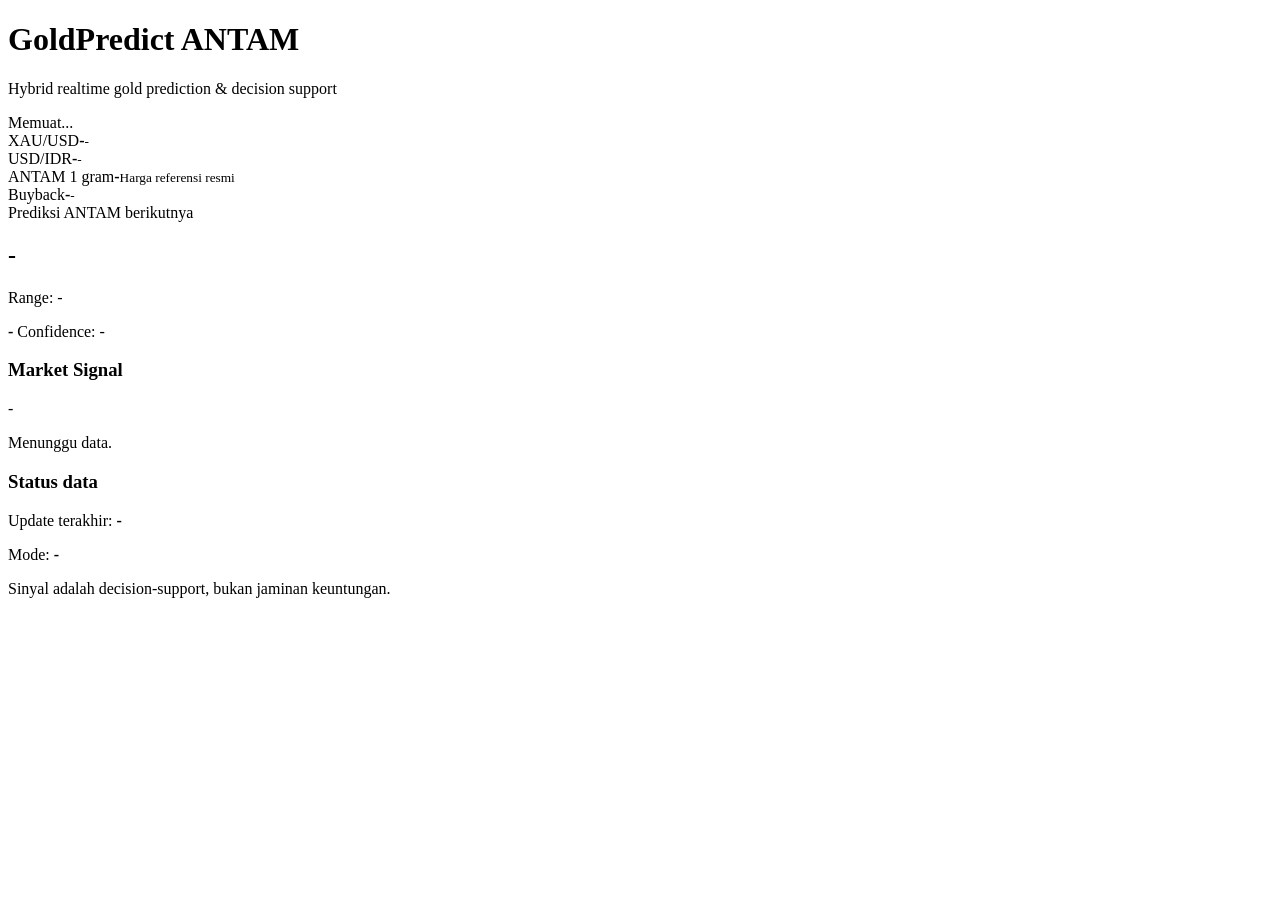
==== index.html @ b011d59c "Add initial GoldPredict dashboard" ====
<!doctype html>
<html lang="id">
<head>
  <meta charset="utf-8">
  <meta name="viewport" content="width=device-width,initial-scale=1">
  <meta name="theme-color" content="#111827">
  <title>GoldPredict ANTAM</title>
  <link rel="manifest" href="manifest.json">
  <link rel="stylesheet" href="assets/css/style.css">
</head>
<body>
  <header class="topbar">
    <div>
      <h1>GoldPredict ANTAM</h1>
      <p>Hybrid realtime gold prediction & decision support</p>
    </div>
    <div id="status" class="badge">Memuat...</div>
  </header>

  <main class="container">
    <section class="grid">
      <article class="card"><span>XAU/USD</span><strong id="xau">-</strong><small id="xauChange">-</small></article>
      <article class="card"><span>USD/IDR</span><strong id="fx">-</strong><small id="fxChange">-</small></article>
      <article class="card"><span>ANTAM 1 gram</span><strong id="antam">-</strong><small>Harga referensi resmi</small></article>
      <article class="card"><span>Buyback</span><strong id="buyback">-</strong><small id="spread">-</small></article>
    </section>

    <section class="prediction card hero">
      <div>
        <span>Prediksi ANTAM berikutnya</span>
        <h2 id="predicted">-</h2>
        <p id="range">Range: -</p>
      </div>
      <div class="signal">
        <strong id="direction">-</strong>
        <span id="confidence">Confidence: -</span>
      </div>
    </section>

    <section class="grid two">
      <article class="card">
        <h3>Market Signal</h3>
        <div id="tradeSignal" class="signal-pill">-</div>
        <p id="signalReason">Menunggu data.</p>
      </article>
      <article class="card">
        <h3>Status data</h3>
        <p>Update terakhir: <strong id="updated">-</strong></p>
        <p>Mode: <strong id="mode">-</strong></p>
        <p class="muted">Sinyal adalah decision-support, bukan jaminan keuntungan.</p>
      </article>
    </section>
  </main>

  <script src="assets/js/app.js"></script>
</body>
</html>
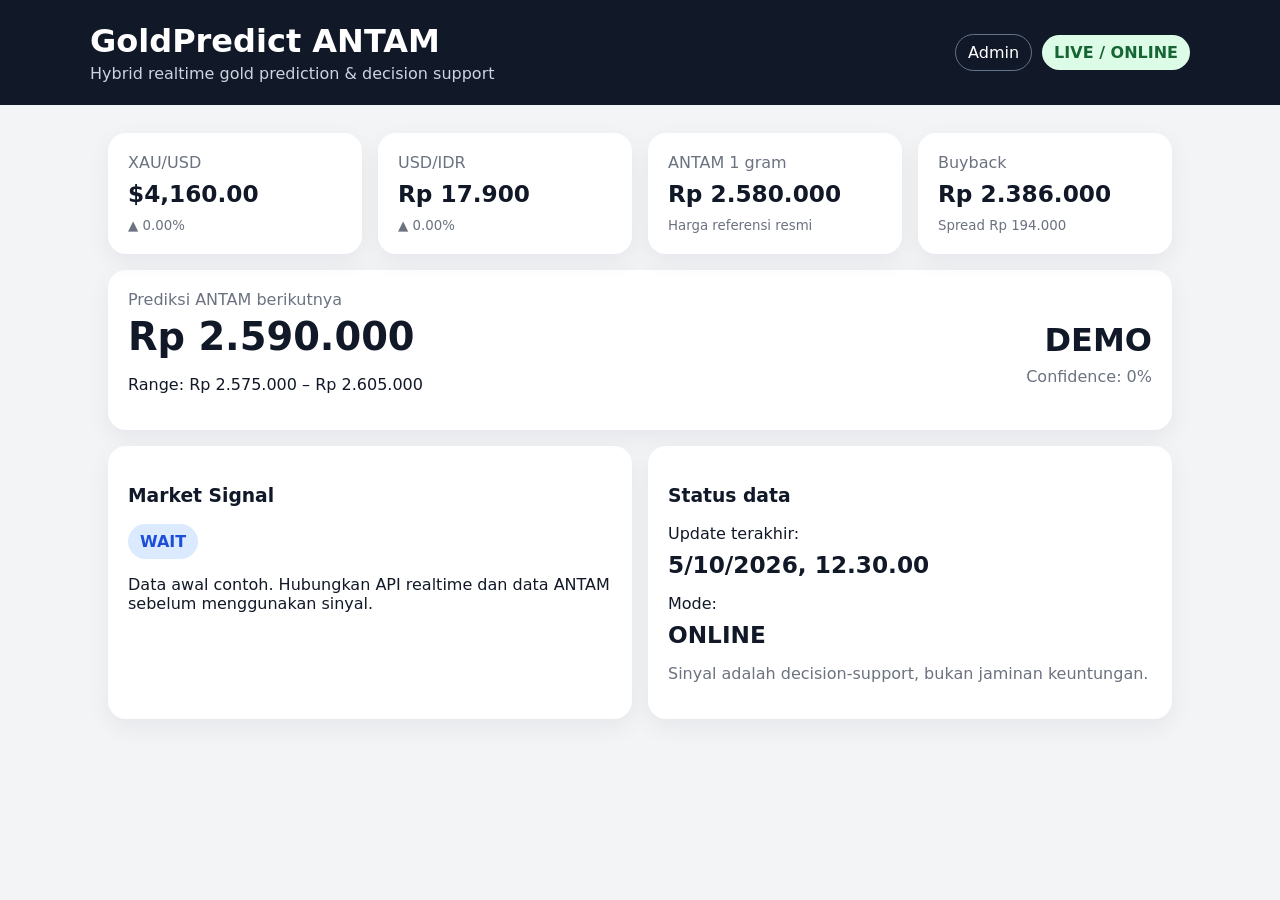
==== commit d52b25b3: "Add admin link to public dashboard" ====
--- a/index.html
+++ b/index.html
@@ -14,7 +14,10 @@
       <h1>GoldPredict ANTAM</h1>
       <p>Hybrid realtime gold prediction & decision support</p>
     </div>
-    <div id="status" class="badge">Memuat...</div>
+    <div style="display:flex;gap:10px;align-items:center">
+      <a href="admin.html" style="color:#fff;text-decoration:none;border:1px solid #64748b;padding:8px 12px;border-radius:999px">Admin</a>
+      <div id="status" class="badge">Memuat...</div>
+    </div>
   </header>
 
   <main class="container">
--- a/assets/css/style.css
+++ b/assets/css/style.css
@@ -0,0 +1 @@
+*{box-sizing:border-box}body{margin:0;font-family:Inter,system-ui,Arial,sans-serif;background:#f3f4f6;color:#111827}.topbar{background:#111827;color:#fff;padding:22px max(20px,calc((100vw - 1100px)/2));display:flex;justify-content:space-between;align-items:center}.topbar h1{margin:0 0 4px}.topbar p{margin:0;color:#cbd5e1}.container{max-width:1100px;margin:28px auto;padding:0 18px}.grid{display:grid;grid-template-columns:repeat(4,1fr);gap:16px}.grid.two{grid-template-columns:repeat(2,1fr);margin-top:16px}.card{background:#fff;border-radius:18px;padding:20px;box-shadow:0 8px 24px rgba(15,23,42,.06)}.card span{display:block;color:#6b7280}.card strong{display:block;font-size:1.45rem;margin:8px 0}.card small,.muted{color:#6b7280}.hero{margin-top:16px;display:flex;justify-content:space-between;align-items:center}.hero h2{font-size:2.4rem;margin:.3rem 0}.signal{text-align:right}.signal strong{font-size:2rem}.badge,.signal-pill{display:inline-block;border-radius:999px;padding:8px 12px;font-weight:700;background:#e5e7eb;color:#111827}.live{background:#dcfce7;color:#166534}.offline{background:#ffedd5;color:#9a3412}.buy{background:#dcfce7;color:#166534}.wait{background:#dbeafe;color:#1d4ed8}.sell{background:#fee2e2;color:#991b1b}@media(max-width:800px){.grid{grid-template-columns:repeat(2,1fr)}.hero{align-items:flex-start;gap:18px}.signal{text-align:left}}@media(max-width:520px){.grid,.grid.two{grid-template-columns:1fr}.hero{display:block}.signal{margin-top:18px}}
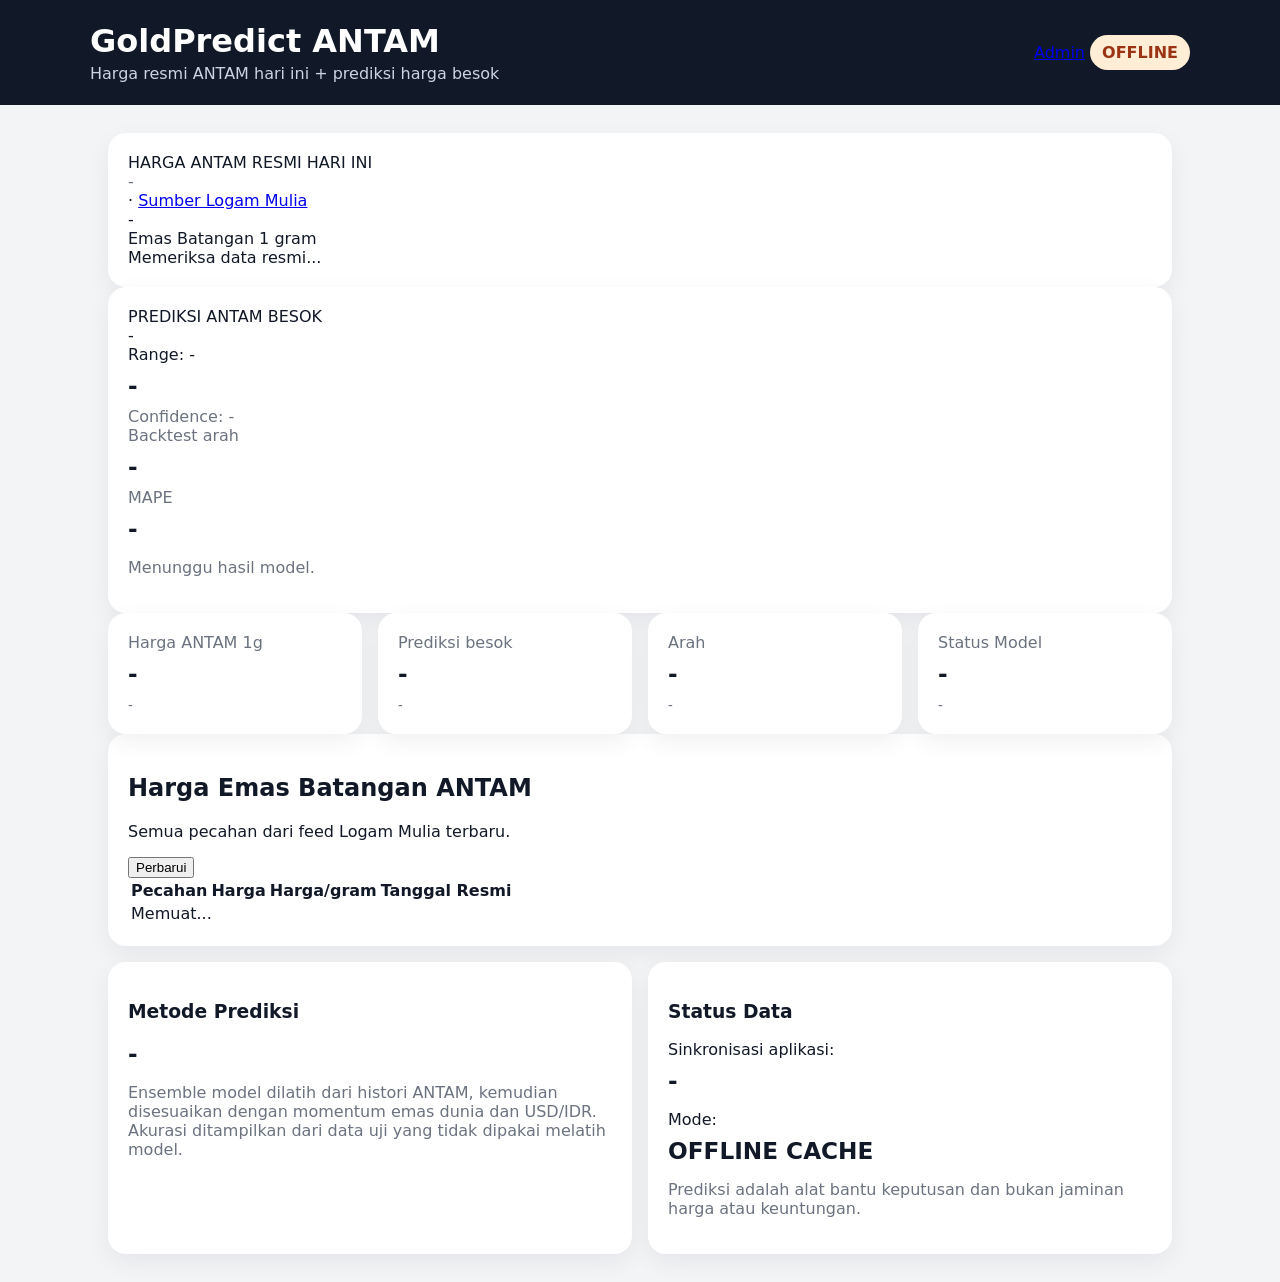
==== commit 092a66e2: "Show official ANTAM today beside next-day forecast" ====
--- a/index.html
+++ b/index.html
@@ -9,52 +9,85 @@
   <link rel="stylesheet" href="assets/css/style.css">
 </head>
 <body>
-  <header class="topbar">
-    <div>
-      <h1>GoldPredict ANTAM</h1>
-      <p>Hybrid realtime gold prediction & decision support</p>
+<header class="topbar">
+  <div>
+    <h1>GoldPredict ANTAM</h1>
+    <p>Harga resmi ANTAM hari ini + prediksi harga besok</p>
+  </div>
+  <div class="top-actions">
+    <a href="admin.html" class="admin-link">Admin</a>
+    <div id="status" class="badge">Memuat...</div>
+  </div>
+</header>
+
+<main class="container">
+  <section class="today-predict">
+    <article class="card focus today-card">
+      <div class="eyebrow">HARGA ANTAM RESMI HARI INI</div>
+      <div class="source-line"><span id="officialDate">-</span> · <a href="https://www.logammulia.com/id/harga-emas-hari-ini" target="_blank" rel="noopener">Sumber Logam Mulia</a></div>
+      <div class="big-price" id="antam">-</div>
+      <div class="unit">Emas Batangan 1 gram</div>
+      <div id="freshness" class="freshness">Memeriksa data resmi...</div>
+    </article>
+
+    <article class="card focus forecast-card">
+      <div class="eyebrow">PREDIKSI ANTAM BESOK</div>
+      <div class="forecast-row">
+        <div>
+          <div class="big-price" id="predicted">-</div>
+          <div id="range" class="unit">Range: -</div>
+        </div>
+        <div class="forecast-signal">
+          <strong id="direction">-</strong>
+          <span id="confidence">Confidence: -</span>
+        </div>
+      </div>
+      <div class="metric-row">
+        <span>Backtest arah</span><strong id="backtestAcc">-</strong>
+        <span>MAPE</span><strong id="mape">-</strong>
+      </div>
+      <p id="modelNote" class="muted">Menunggu hasil model.</p>
+    </article>
+  </section>
+
+  <section class="grid market-grid">
+    <article class="card"><span>Harga ANTAM 1g</span><strong id="antamMini">-</strong><small id="antamDateMini">-</small></article>
+    <article class="card"><span>Prediksi besok</span><strong id="predMini">-</strong><small id="predChange">-</small></article>
+    <article class="card"><span>Arah</span><strong id="dirMini">-</strong><small id="confMini">-</small></article>
+    <article class="card"><span>Status Model</span><strong id="modelStatus">-</strong><small id="lastUpdate">-</small></article>
+  </section>
+
+  <section class="card">
+    <div class="section-head">
+      <div>
+        <h2>Harga Emas Batangan ANTAM</h2>
+        <p>Semua pecahan dari feed Logam Mulia terbaru.</p>
+      </div>
+      <button id="refreshBtn" class="refresh-btn">Perbarui</button>
     </div>
-    <div style="display:flex;gap:10px;align-items:center">
-      <a href="admin.html" style="color:#fff;text-decoration:none;border:1px solid #64748b;padding:8px 12px;border-radius:999px">Admin</a>
-      <div id="status" class="badge">Memuat...</div>
+    <div class="table-wrap">
+      <table>
+        <thead><tr><th>Pecahan</th><th>Harga</th><th>Harga/gram</th><th>Tanggal Resmi</th></tr></thead>
+        <tbody id="productBody"><tr><td colspan="4">Memuat...</td></tr></tbody>
+      </table>
     </div>
-  </header>
+  </section>
 
-  <main class="container">
-    <section class="grid">
-      <article class="card"><span>XAU/USD</span><strong id="xau">-</strong><small id="xauChange">-</small></article>
-      <article class="card"><span>USD/IDR</span><strong id="fx">-</strong><small id="fxChange">-</small></article>
-      <article class="card"><span>ANTAM 1 gram</span><strong id="antam">-</strong><small>Harga referensi resmi</small></article>
-      <article class="card"><span>Buyback</span><strong id="buyback">-</strong><small id="spread">-</small></article>
-    </section>
+  <section class="grid two">
+    <article class="card">
+      <h3>Metode Prediksi</h3>
+      <p><strong id="modelName">-</strong></p>
+      <p class="muted">Ensemble model dilatih dari histori ANTAM, kemudian disesuaikan dengan momentum emas dunia dan USD/IDR. Akurasi ditampilkan dari data uji yang tidak dipakai melatih model.</p>
+    </article>
+    <article class="card">
+      <h3>Status Data</h3>
+      <p>Sinkronisasi aplikasi: <strong id="updated">-</strong></p>
+      <p>Mode: <strong id="mode">-</strong></p>
+      <p class="muted">Prediksi adalah alat bantu keputusan dan bukan jaminan harga atau keuntungan.</p>
+    </article>
+  </section>
+</main>
 
-    <section class="prediction card hero">
-      <div>
-        <span>Prediksi ANTAM berikutnya</span>
-        <h2 id="predicted">-</h2>
-        <p id="range">Range: -</p>
-      </div>
-      <div class="signal">
-        <strong id="direction">-</strong>
-        <span id="confidence">Confidence: -</span>
-      </div>
-    </section>
-
-    <section class="grid two">
-      <article class="card">
-        <h3>Market Signal</h3>
-        <div id="tradeSignal" class="signal-pill">-</div>
-        <p id="signalReason">Menunggu data.</p>
-      </article>
-      <article class="card">
-        <h3>Status data</h3>
-        <p>Update terakhir: <strong id="updated">-</strong></p>
-        <p>Mode: <strong id="mode">-</strong></p>
-        <p class="muted">Sinyal adalah decision-support, bukan jaminan keuntungan.</p>
-      </article>
-    </section>
-  </main>
-
-  <script src="assets/js/app.js"></script>
+<script src="assets/js/app.js"></script>
 </body>
 </html>
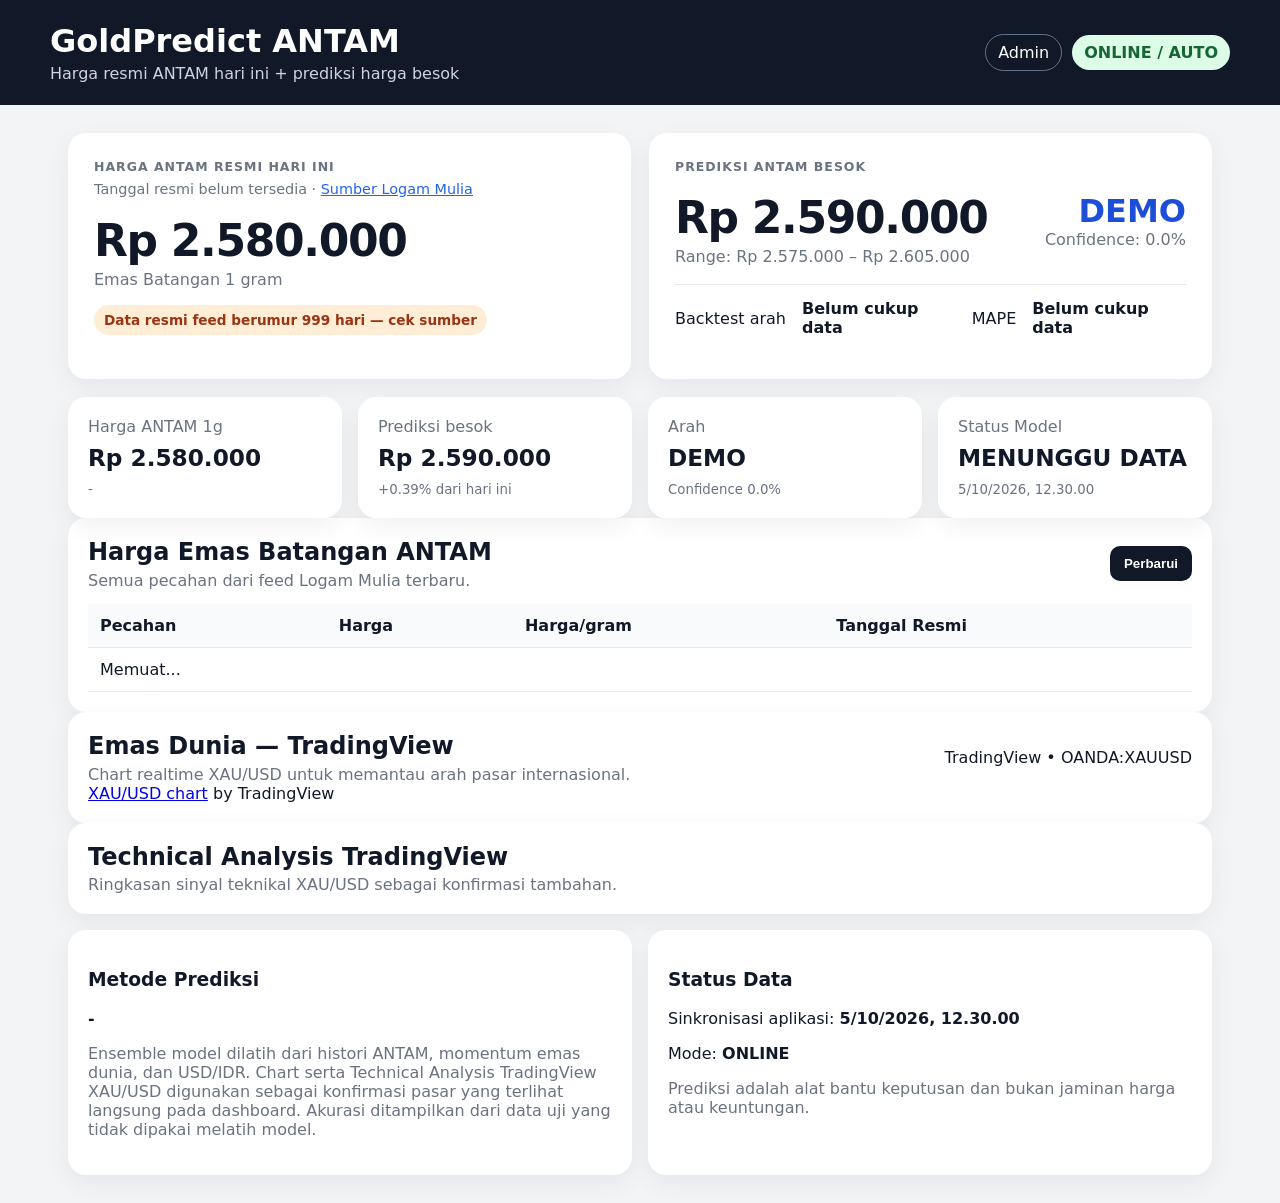
==== commit 39c76bda: "Add TradingView XAUUSD chart and technical analysis" ====
--- a/index.html
+++ b/index.html
@@ -73,11 +73,82 @@
     </div>
   </section>
 
+  <section class="tradingview-grid">
+    <article class="card tv-card">
+      <div class="section-head">
+        <div>
+          <h2>Emas Dunia — TradingView</h2>
+          <p>Chart realtime XAU/USD untuk memantau arah pasar internasional.</p>
+        </div>
+        <span class="tv-badge">TradingView • OANDA:XAUUSD</span>
+      </div>
+      <div class="tv-chart">
+        <div class="tradingview-widget-container" style="height:100%;width:100%">
+          <div class="tradingview-widget-container__widget" style="height:calc(100% - 32px);width:100%"></div>
+          <div class="tradingview-widget-copyright">
+            <a href="https://www.tradingview.com/symbols/XAUUSD/" rel="noopener nofollow" target="_blank"><span class="blue-text">XAU/USD chart</span></a>
+            <span class="trademark"> by TradingView</span>
+          </div>
+          <script type="text/javascript" src="https://s3.tradingview.com/external-embedding/embed-widget-advanced-chart.js" async>
+          {
+            "autosize": true,
+            "symbol": "OANDA:XAUUSD",
+            "interval": "60",
+            "timezone": "Asia/Jakarta",
+            "theme": "light",
+            "style": "1",
+            "locale": "id_ID",
+            "backgroundColor": "#ffffff",
+            "gridColor": "rgba(46, 46, 46, 0.06)",
+            "allow_symbol_change": false,
+            "hide_side_toolbar": false,
+            "withdateranges": true,
+            "save_image": false,
+            "studies": [
+              "RSI@tv-basicstudies",
+              "MACD@tv-basicstudies",
+              "MASimple@tv-basicstudies"
+            ],
+            "support_host": "https://www.tradingview.com"
+          }
+          </script>
+        </div>
+      </div>
+    </article>
+
+    <article class="card tv-card">
+      <div class="section-head">
+        <div>
+          <h2>Technical Analysis TradingView</h2>
+          <p>Ringkasan sinyal teknikal XAU/USD sebagai konfirmasi tambahan.</p>
+        </div>
+      </div>
+      <div class="tv-tech">
+        <div class="tradingview-widget-container" style="height:100%;width:100%">
+          <div class="tradingview-widget-container__widget" style="height:100%;width:100%"></div>
+          <script type="text/javascript" src="https://s3.tradingview.com/external-embedding/embed-widget-technical-analysis.js" async>
+          {
+            "interval": "1h",
+            "width": "100%",
+            "isTransparent": true,
+            "height": "100%",
+            "symbol": "OANDA:XAUUSD",
+            "showIntervalTabs": true,
+            "displayMode": "single",
+            "locale": "id_ID",
+            "colorTheme": "light"
+          }
+          </script>
+        </div>
+      </div>
+    </article>
+  </section>
+
   <section class="grid two">
     <article class="card">
       <h3>Metode Prediksi</h3>
       <p><strong id="modelName">-</strong></p>
-      <p class="muted">Ensemble model dilatih dari histori ANTAM, kemudian disesuaikan dengan momentum emas dunia dan USD/IDR. Akurasi ditampilkan dari data uji yang tidak dipakai melatih model.</p>
+      <p class="muted">Ensemble model dilatih dari histori ANTAM, momentum emas dunia, dan USD/IDR. Chart serta Technical Analysis TradingView XAU/USD digunakan sebagai konfirmasi pasar yang terlihat langsung pada dashboard. Akurasi ditampilkan dari data uji yang tidak dipakai melatih model.</p>
     </article>
     <article class="card">
       <h3>Status Data</h3>
--- a/assets/css/style.css
+++ b/assets/css/style.css
@@ -1 +1 @@
-*{box-sizing:border-box}body{margin:0;font-family:Inter,system-ui,Arial,sans-serif;background:#f3f4f6;color:#111827}.topbar{background:#111827;color:#fff;padding:22px max(20px,calc((100vw - 1100px)/2));display:flex;justify-content:space-between;align-items:center}.topbar h1{margin:0 0 4px}.topbar p{margin:0;color:#cbd5e1}.container{max-width:1100px;margin:28px auto;padding:0 18px}.grid{display:grid;grid-template-columns:repeat(4,1fr);gap:16px}.grid.two{grid-template-columns:repeat(2,1fr);margin-top:16px}.card{background:#fff;border-radius:18px;padding:20px;box-shadow:0 8px 24px rgba(15,23,42,.06)}.card span{display:block;color:#6b7280}.card strong{display:block;font-size:1.45rem;margin:8px 0}.card small,.muted{color:#6b7280}.hero{margin-top:16px;display:flex;justify-content:space-between;align-items:center}.hero h2{font-size:2.4rem;margin:.3rem 0}.signal{text-align:right}.signal strong{font-size:2rem}.badge,.signal-pill{display:inline-block;border-radius:999px;padding:8px 12px;font-weight:700;background:#e5e7eb;color:#111827}.live{background:#dcfce7;color:#166534}.offline{background:#ffedd5;color:#9a3412}.buy{background:#dcfce7;color:#166534}.wait{background:#dbeafe;color:#1d4ed8}.sell{background:#fee2e2;color:#991b1b}@media(max-width:800px){.grid{grid-template-columns:repeat(2,1fr)}.hero{align-items:flex-start;gap:18px}.signal{text-align:left}}@media(max-width:520px){.grid,.grid.two{grid-template-columns:1fr}.hero{display:block}.signal{margin-top:18px}}+*{box-sizing:border-box}body{margin:0;font-family:Inter,system-ui,Arial,sans-serif;background:#f3f4f6;color:#111827}.topbar{background:#111827;color:#fff;padding:22px max(20px,calc((100vw - 1180px)/2));display:flex;justify-content:space-between;align-items:center;gap:16px}.topbar h1{margin:0 0 4px}.topbar p{margin:0;color:#cbd5e1}.top-actions{display:flex;gap:10px;align-items:center}.admin-link{color:#fff;text-decoration:none;border:1px solid #64748b;padding:8px 12px;border-radius:999px}.container{max-width:1180px;margin:28px auto;padding:0 18px}.today-predict{display:grid;grid-template-columns:1fr 1fr;gap:18px}.grid{display:grid;grid-template-columns:repeat(4,1fr);gap:16px}.market-grid{margin-top:18px}.grid.two{grid-template-columns:repeat(2,1fr);margin-top:16px}.card{background:#fff;border-radius:18px;padding:20px;box-shadow:0 8px 24px rgba(15,23,42,.06)}.focus{padding:26px}.eyebrow{font-size:.78rem;font-weight:800;letter-spacing:.08em;color:#6b7280}.source-line{font-size:.9rem;color:#6b7280;margin-top:7px}.source-line a{color:#2563eb}.big-price{font-size:2.75rem;font-weight:850;letter-spacing:-.03em;margin-top:18px}.unit{color:#6b7280;margin-top:4px}.freshness{display:inline-block;margin-top:16px;padding:7px 10px;border-radius:999px;background:#e5e7eb;font-size:.85rem;font-weight:700}.freshness.fresh{background:#dcfce7;color:#166534}.freshness.stale{background:#ffedd5;color:#9a3412}.forecast-row{display:flex;justify-content:space-between;gap:18px;align-items:center}.forecast-signal{text-align:right}.forecast-signal strong{display:block;font-size:2rem}.forecast-signal span{color:#6b7280}.metric-row{display:grid;grid-template-columns:auto auto auto auto;gap:8px 16px;align-items:center;margin-top:18px;padding-top:14px;border-top:1px solid #e5e7eb}.card>span{display:block;color:#6b7280}.card>strong{display:block;font-size:1.45rem;margin:8px 0}.card small,.muted{color:#6b7280}.badge{display:inline-block;border-radius:999px;padding:8px 12px;font-weight:700;background:#e5e7eb;color:#111827}.live{background:#dcfce7;color:#166534}.offline{background:#ffedd5;color:#9a3412}.section-head{display:flex;justify-content:space-between;align-items:center;gap:16px}.section-head h2{margin:0}.section-head p{margin:.3rem 0 0;color:#6b7280}.refresh-btn{border:0;background:#111827;color:#fff;border-radius:10px;padding:10px 14px;font-weight:700;cursor:pointer}.table-wrap{overflow:auto;margin-top:14px}table{width:100%;border-collapse:collapse;min-width:650px}th,td{text-align:left;padding:12px;border-bottom:1px solid #e5e7eb}th{background:#f9fafb}.up{color:#15803d}.down{color:#b91c1c}.sideways{color:#1d4ed8}@media(max-width:850px){.today-predict,.grid,.grid.two{grid-template-columns:repeat(2,1fr)}.market-grid{grid-template-columns:repeat(2,1fr)}}@media(max-width:620px){.today-predict,.grid,.grid.two,.market-grid{grid-template-columns:1fr}.forecast-row,.topbar,.section-head{align-items:flex-start;flex-direction:column}.forecast-signal{text-align:left}.big-price{font-size:2.2rem}.metric-row{grid-template-columns:1fr 1fr}}
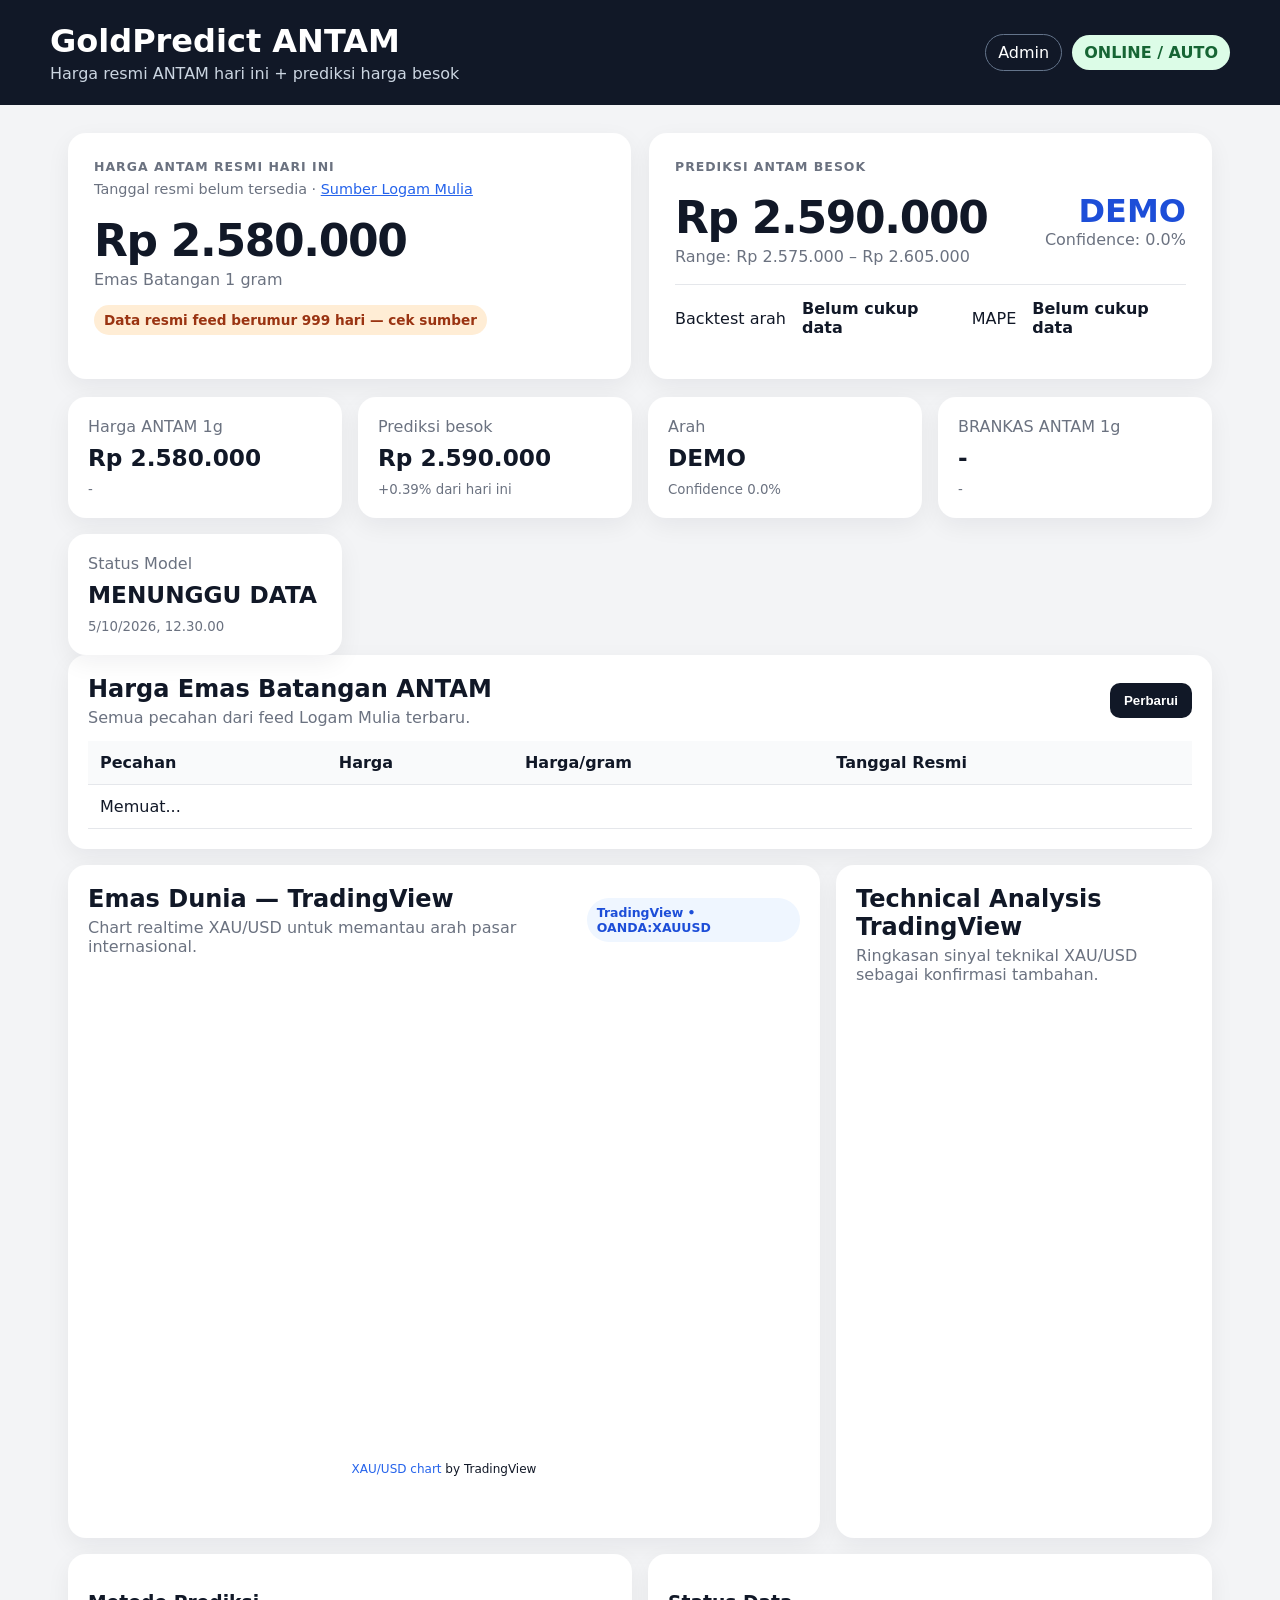
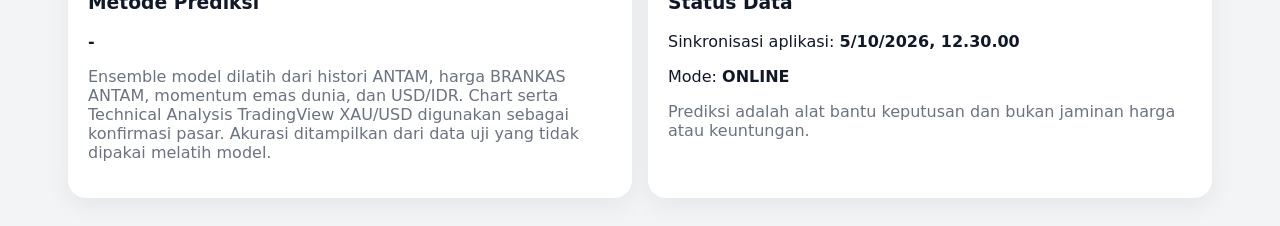
==== commit 00786da6: "Show BRANKAS ANTAM price on dashboard" ====
--- a/index.html
+++ b/index.html
@@ -54,6 +54,7 @@
     <article class="card"><span>Harga ANTAM 1g</span><strong id="antamMini">-</strong><small id="antamDateMini">-</small></article>
     <article class="card"><span>Prediksi besok</span><strong id="predMini">-</strong><small id="predChange">-</small></article>
     <article class="card"><span>Arah</span><strong id="dirMini">-</strong><small id="confMini">-</small></article>
+    <article class="card"><span>BRANKAS ANTAM 1g</span><strong id="brankasMini">-</strong><small id="brankasDateMini">-</small></article>
     <article class="card"><span>Status Model</span><strong id="modelStatus">-</strong><small id="lastUpdate">-</small></article>
   </section>
 
@@ -148,7 +149,7 @@
     <article class="card">
       <h3>Metode Prediksi</h3>
       <p><strong id="modelName">-</strong></p>
-      <p class="muted">Ensemble model dilatih dari histori ANTAM, momentum emas dunia, dan USD/IDR. Chart serta Technical Analysis TradingView XAU/USD digunakan sebagai konfirmasi pasar yang terlihat langsung pada dashboard. Akurasi ditampilkan dari data uji yang tidak dipakai melatih model.</p>
+      <p class="muted">Ensemble model dilatih dari histori ANTAM, harga BRANKAS ANTAM, momentum emas dunia, dan USD/IDR. Chart serta Technical Analysis TradingView XAU/USD digunakan sebagai konfirmasi pasar. Akurasi ditampilkan dari data uji yang tidak dipakai melatih model.</p>
     </article>
     <article class="card">
       <h3>Status Data</h3>
--- a/assets/css/style.css
+++ b/assets/css/style.css
@@ -1 +1 @@
-*{box-sizing:border-box}body{margin:0;font-family:Inter,system-ui,Arial,sans-serif;background:#f3f4f6;color:#111827}.topbar{background:#111827;color:#fff;padding:22px max(20px,calc((100vw - 1180px)/2));display:flex;justify-content:space-between;align-items:center;gap:16px}.topbar h1{margin:0 0 4px}.topbar p{margin:0;color:#cbd5e1}.top-actions{display:flex;gap:10px;align-items:center}.admin-link{color:#fff;text-decoration:none;border:1px solid #64748b;padding:8px 12px;border-radius:999px}.container{max-width:1180px;margin:28px auto;padding:0 18px}.today-predict{display:grid;grid-template-columns:1fr 1fr;gap:18px}.grid{display:grid;grid-template-columns:repeat(4,1fr);gap:16px}.market-grid{margin-top:18px}.grid.two{grid-template-columns:repeat(2,1fr);margin-top:16px}.card{background:#fff;border-radius:18px;padding:20px;box-shadow:0 8px 24px rgba(15,23,42,.06)}.focus{padding:26px}.eyebrow{font-size:.78rem;font-weight:800;letter-spacing:.08em;color:#6b7280}.source-line{font-size:.9rem;color:#6b7280;margin-top:7px}.source-line a{color:#2563eb}.big-price{font-size:2.75rem;font-weight:850;letter-spacing:-.03em;margin-top:18px}.unit{color:#6b7280;margin-top:4px}.freshness{display:inline-block;margin-top:16px;padding:7px 10px;border-radius:999px;background:#e5e7eb;font-size:.85rem;font-weight:700}.freshness.fresh{background:#dcfce7;color:#166534}.freshness.stale{background:#ffedd5;color:#9a3412}.forecast-row{display:flex;justify-content:space-between;gap:18px;align-items:center}.forecast-signal{text-align:right}.forecast-signal strong{display:block;font-size:2rem}.forecast-signal span{color:#6b7280}.metric-row{display:grid;grid-template-columns:auto auto auto auto;gap:8px 16px;align-items:center;margin-top:18px;padding-top:14px;border-top:1px solid #e5e7eb}.card>span{display:block;color:#6b7280}.card>strong{display:block;font-size:1.45rem;margin:8px 0}.card small,.muted{color:#6b7280}.badge{display:inline-block;border-radius:999px;padding:8px 12px;font-weight:700;background:#e5e7eb;color:#111827}.live{background:#dcfce7;color:#166534}.offline{background:#ffedd5;color:#9a3412}.section-head{display:flex;justify-content:space-between;align-items:center;gap:16px}.section-head h2{margin:0}.section-head p{margin:.3rem 0 0;color:#6b7280}.refresh-btn{border:0;background:#111827;color:#fff;border-radius:10px;padding:10px 14px;font-weight:700;cursor:pointer}.table-wrap{overflow:auto;margin-top:14px}table{width:100%;border-collapse:collapse;min-width:650px}th,td{text-align:left;padding:12px;border-bottom:1px solid #e5e7eb}th{background:#f9fafb}.up{color:#15803d}.down{color:#b91c1c}.sideways{color:#1d4ed8}@media(max-width:850px){.today-predict,.grid,.grid.two{grid-template-columns:repeat(2,1fr)}.market-grid{grid-template-columns:repeat(2,1fr)}}@media(max-width:620px){.today-predict,.grid,.grid.two,.market-grid{grid-template-columns:1fr}.forecast-row,.topbar,.section-head{align-items:flex-start;flex-direction:column}.forecast-signal{text-align:left}.big-price{font-size:2.2rem}.metric-row{grid-template-columns:1fr 1fr}}+*{box-sizing:border-box}body{margin:0;font-family:Inter,system-ui,Arial,sans-serif;background:#f3f4f6;color:#111827}.topbar{background:#111827;color:#fff;padding:22px max(20px,calc((100vw - 1180px)/2));display:flex;justify-content:space-between;align-items:center;gap:16px}.topbar h1{margin:0 0 4px}.topbar p{margin:0;color:#cbd5e1}.top-actions{display:flex;gap:10px;align-items:center}.admin-link{color:#fff;text-decoration:none;border:1px solid #64748b;padding:8px 12px;border-radius:999px}.container{max-width:1180px;margin:28px auto;padding:0 18px}.today-predict{display:grid;grid-template-columns:1fr 1fr;gap:18px}.grid{display:grid;grid-template-columns:repeat(4,1fr);gap:16px}.market-grid{margin-top:18px}.grid.two{grid-template-columns:repeat(2,1fr);margin-top:16px}.card{background:#fff;border-radius:18px;padding:20px;box-shadow:0 8px 24px rgba(15,23,42,.06)}.focus{padding:26px}.eyebrow{font-size:.78rem;font-weight:800;letter-spacing:.08em;color:#6b7280}.source-line{font-size:.9rem;color:#6b7280;margin-top:7px}.source-line a{color:#2563eb}.big-price{font-size:2.75rem;font-weight:850;letter-spacing:-.03em;margin-top:18px}.unit{color:#6b7280;margin-top:4px}.freshness{display:inline-block;margin-top:16px;padding:7px 10px;border-radius:999px;background:#e5e7eb;font-size:.85rem;font-weight:700}.freshness.fresh{background:#dcfce7;color:#166534}.freshness.stale{background:#ffedd5;color:#9a3412}.forecast-row{display:flex;justify-content:space-between;gap:18px;align-items:center}.forecast-signal{text-align:right}.forecast-signal strong{display:block;font-size:2rem}.forecast-signal span{color:#6b7280}.metric-row{display:grid;grid-template-columns:auto auto auto auto;gap:8px 16px;align-items:center;margin-top:18px;padding-top:14px;border-top:1px solid #e5e7eb}.card>span{display:block;color:#6b7280}.card>strong{display:block;font-size:1.45rem;margin:8px 0}.card small,.muted{color:#6b7280}.badge{display:inline-block;border-radius:999px;padding:8px 12px;font-weight:700;background:#e5e7eb;color:#111827}.live{background:#dcfce7;color:#166534}.offline{background:#ffedd5;color:#9a3412}.section-head{display:flex;justify-content:space-between;align-items:center;gap:16px}.section-head h2{margin:0}.section-head p{margin:.3rem 0 0;color:#6b7280}.refresh-btn{border:0;background:#111827;color:#fff;border-radius:10px;padding:10px 14px;font-weight:700;cursor:pointer}.table-wrap{overflow:auto;margin-top:14px}table{width:100%;border-collapse:collapse;min-width:650px}th,td{text-align:left;padding:12px;border-bottom:1px solid #e5e7eb}th{background:#f9fafb}.up{color:#15803d}.down{color:#b91c1c}.sideways{color:#1d4ed8}@media(max-width:850px){.today-predict,.grid,.grid.two{grid-template-columns:repeat(2,1fr)}.market-grid{grid-template-columns:repeat(2,1fr)}}@media(max-width:620px){.today-predict,.grid,.grid.two,.market-grid{grid-template-columns:1fr}.forecast-row,.topbar,.section-head{align-items:flex-start;flex-direction:column}.forecast-signal{text-align:left}.big-price{font-size:2.2rem}.metric-row{grid-template-columns:1fr 1fr}}.tradingview-grid{display:grid;grid-template-columns:2fr 1fr;gap:16px;margin-top:16px}.tv-card{min-width:0}.tv-chart{height:520px;margin-top:14px}.tv-tech{height:520px;margin-top:14px}.tv-badge{display:inline-block;background:#eff6ff;color:#1d4ed8;border-radius:999px;padding:7px 10px;font-size:.78rem;font-weight:800}.tradingview-widget-copyright{font-size:12px;text-align:center;padding-top:4px}.tradingview-widget-copyright a{color:#2563eb;text-decoration:none}@media(max-width:900px){.tradingview-grid{grid-template-columns:1fr}.tv-chart,.tv-tech{height:460px}}
